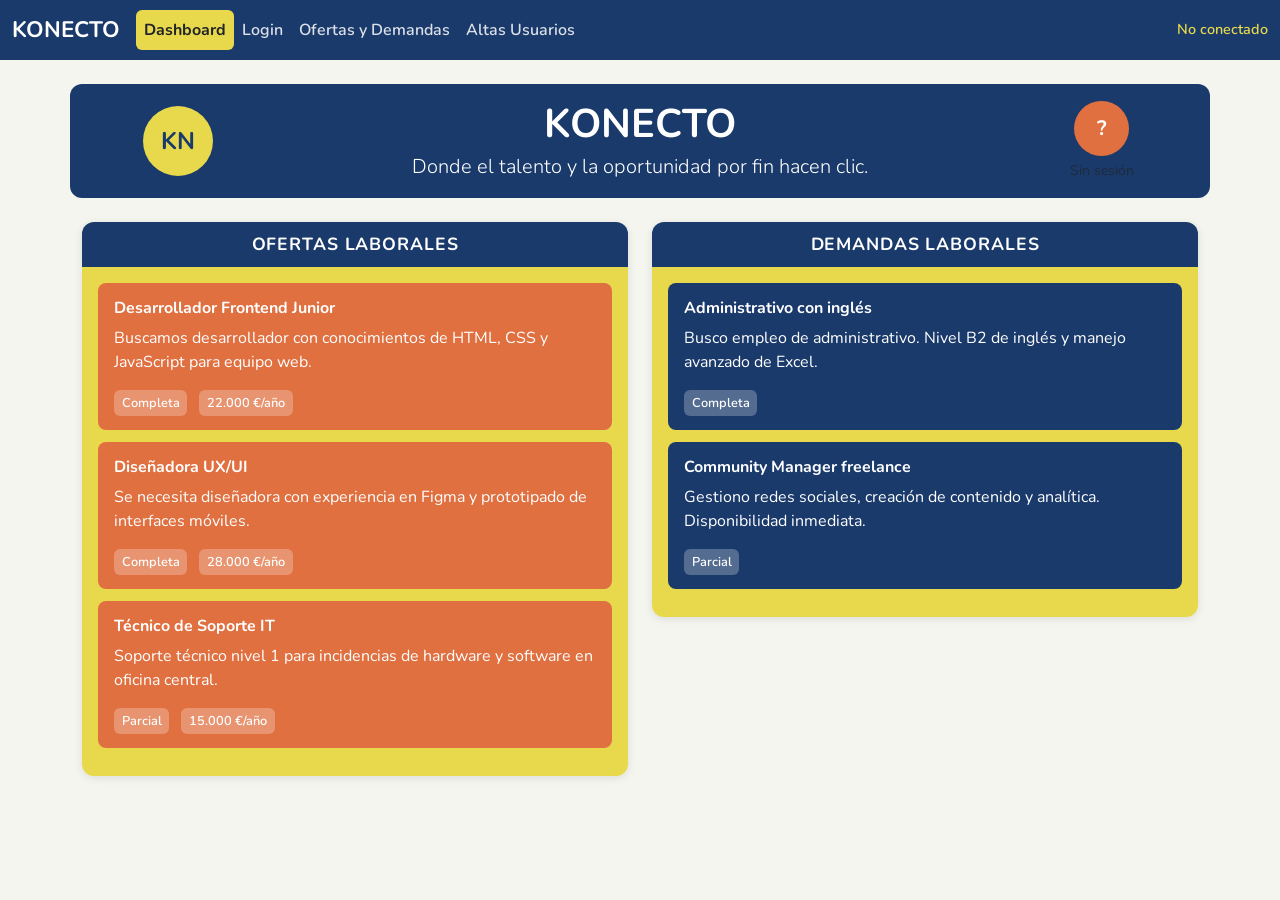
==== konecto/index.html @ b4aa0f22 "Add KONECTO frontend: dashboard, login, empleos y usuarios Co-Authored-By: Claude Sonnet 4.6 <norepl" ====
<!DOCTYPE html>
<html lang="es">
<head>
  <meta charset="UTF-8">
  <meta name="viewport" content="width=device-width, initial-scale=1.0">
  <title>KONECTO — Dashboard</title>
  <link rel="preconnect" href="https://fonts.googleapis.com">
  <link rel="preconnect" href="https://fonts.gstatic.com" crossorigin>
  <link href="https://fonts.googleapis.com/css2?family=Nunito:wght@400;600;700&display=swap" rel="stylesheet">
  <link href="https://cdn.jsdelivr.net/npm/bootstrap@5.3.3/dist/css/bootstrap.min.css" rel="stylesheet">
  <link rel="stylesheet" href="css/estilos.css">
</head>
<body>

  <nav class="navbar navbar-expand-lg navbar-dark">
    <div class="container-fluid">
      <a class="navbar-brand fw-bold" href="index.html">KONECTO</a>
      <button class="navbar-toggler" type="button"
              data-bs-toggle="collapse" data-bs-target="#navbarNav">
        <span class="navbar-toggler-icon"></span>
      </button>
      <div class="collapse navbar-collapse" id="navbarNav">
        <ul class="navbar-nav me-auto">
          <li class="nav-item">
            <a class="nav-link active" href="index.html">Dashboard</a>
          </li>
          <li class="nav-item">
            <a class="nav-link" href="login.html">Login</a>
          </li>
          <li class="nav-item">
            <a class="nav-link" href="empleos.html">Ofertas y Demandas</a>
          </li>
          <li class="nav-item">
            <a class="nav-link" href="usuarios.html">Altas Usuarios</a>
          </li>
        </ul>
        <span class="navbar-text" id="usuarioLogueado">No conectado</span>
      </div>
    </div>
  </nav>

  <main class="container mt-4">

    <section class="hero-section row align-items-center mb-4 p-3">
      <div class="col-md-2 text-center">
        <div class="logo-placeholder">KN</div>
      </div>
      <div class="col-md-8 text-center">
        <h1 class="mb-1">KONECTO</h1>
        <p class="lead mb-0">Donde el talento y la oportunidad por fin hacen clic.</p>
      </div>
      <div class="col-md-2 text-center">
        <div class="avatar-placeholder" id="avatarUsuario">?</div>
        <small class="d-block mt-1 text-muted" id="nombreUsuarioHero">Sin sesión</small>
      </div>
    </section>

    <div class="row g-4">
      <div class="col-md-6">
        <div class="columna-dashboard">
          <h2 class="columna-header">OFERTAS LABORALES</h2>
          <div class="columna-body" id="contenedorOfertas"></div>
        </div>
      </div>
      <div class="col-md-6">
        <div class="columna-dashboard">
          <h2 class="columna-header">DEMANDAS LABORALES</h2>
          <div class="columna-body" id="contenedorDemandas"></div>
        </div>
      </div>
    </div>

  </main>

  <script src="https://cdn.jsdelivr.net/npm/bootstrap@5.3.3/dist/js/bootstrap.bundle.min.js"></script>
  <script type="module" src="js/dashboard.js"></script>
</body>
</html>
---- konecto/css/estilos.css ----
/* --- VARIABLES CSS (Custom Properties) ---
   Definimos los colores en un solo sitio para poder cambiarlos
   fácilmente. Si mañana el cliente pide otro tono de azul,
   cambiamos UNA línea en vez de buscar por todo el archivo.
   
   :root es el elemento raíz del documento (<html>).
   Las variables se usan con: var(--nombre-variable) */
:root {
  --azul-marino: #1a3a6b;
  --amarillo:    #e8d84b;
  --naranja:     #e07040;
  --fondo-claro: #f5f5f0;
  --blanco:      #ffffff;
  --texto-oscuro: #212529;
}

/* --- RESET BÁSICO Y TIPOGRAFÍA ---
   Aplicamos Nunito a todo el body.
   ¿Por qué en el body y no en cada elemento?
   Porque la tipografía se HEREDA: todos los hijos del body
   la reciben automáticamente (salvo que la sobreescriban). */
body {
  font-family: 'Nunito', sans-serif;
  background-color: var(--fondo-claro);
  color: var(--texto-oscuro);
}

/* --- NAVBAR ---
   Sobreescribimos el fondo del navbar de Bootstrap.
   Bootstrap usa su propio color con "navbar-dark", pero
   nosotros queremos el azul marino exacto del mockup. */
.navbar {
  background-color: var(--azul-marino);
}

/* --- MARCA (KONECTO) en el navbar ---
   Le damos un tamaño mayor y el color blanco para que
   destaque como identidad de la app. */
.navbar-brand {
  font-size: 1.4rem;
  color: var(--blanco) !important;
  /* ¿Por qué !important aquí?
     Porque Bootstrap aplica sus propios colores al .navbar-brand
     con especificidad alta. El !important garantiza que nuestro
     blanco gane. Usamos !important con moderación, solo cuando
     necesitamos sobreescribir Bootstrap. */
}

/* --- ENLACES DEL NAVBAR (estado normal) ---
   Color blanco semitransparente para los tabs NO activos.
   Esto crea un contraste visual: el activo resalta, los demás
   están "apagados" pero legibles. */
.navbar-nav .nav-link {
  color: rgba(255, 255, 255, 0.85) !important;
  font-weight: 600;
  padding: 0.5rem 1rem;
  border-radius: 0.375rem;
  transition: background-color 0.2s, color 0.2s;
  /* transition: hace que el cambio de color sea suave (0.2 segundos)
     en vez de instantáneo. Pequeño detalle que mejora la UX. */
}

/* --- ENLACE ACTIVO (tab amarillo) ---
   El enlace con clase "active" recibe el fondo amarillo
   y texto oscuro para máximo contraste. */
.navbar-nav .nav-link.active {
  background-color: var(--amarillo);
  color: var(--texto-oscuro) !important;
  font-weight: 700;
}

/* --- HOVER en enlaces no activos ---
   Al pasar el ratón, aclaramos ligeramente el fondo
   para dar feedback visual al usuario. */
.navbar-nav .nav-link:not(.active):hover {
  background-color: rgba(255, 255, 255, 0.15);
  color: var(--blanco) !important;
}

/* --- TEXTO DEL USUARIO LOGUEADO (derecha del navbar) ---
   Estilo discreto pero legible. El amarillo lo conecta
   visualmente con la identidad de la app. */
#usuarioLogueado {
  color: var(--amarillo) !important;
  font-weight: 600;
  font-size: 0.9rem;
}

/* --- TÍTULOS PRINCIPALES ---
   Los h1 de cada página llevan el azul marino para
   mantener coherencia con el navbar. */
h1 {
  color: var(--azul-marino);
  font-weight: 700;
}


/* --- HERO / CABECERA DE BIENVENIDA ---
   Fondo azul marino con texto blanco.
   border-radius: esquinas redondeadas para un look más moderno.
   El padding (p-3 de Bootstrap) ya da espacio interior. */
.hero-section {
  background-color: var(--azul-marino);
  color: var(--blanco);
  border-radius: 0.75rem;
}

/* El h1 dentro del hero debe ser blanco, no azul marino.
   Sobreescribimos la regla general de h1 solo dentro del hero. */
.hero-section h1 {
  color: var(--blanco);
}

/* --- LOGO PLACEHOLDER ---
   Círculo con las iniciales de KONECTO.
   ¿Por qué un círculo? Es el estándar visual para avatares
   y logos en interfaces modernas (piensa en Gmail, Slack...).
   Lo creamos con: ancho = alto + border-radius 50%. */
.logo-placeholder {
  width: 70px;
  height: 70px;
  background-color: var(--amarillo);
  color: var(--azul-marino);
  border-radius: 50%;
  display: flex;
  align-items: center;
  justify-content: center;
  /* ¿Por qué flex + align/justify center?
     Es la forma más limpia de centrar contenido VERTICAL y
     HORIZONTALMENTE dentro de un contenedor. Antes se usaban
     hacks con line-height o transform. Flex lo resuelve en 3 líneas. */
  font-weight: 700;
  font-size: 1.5rem;
  margin: 0 auto;
  /* margin: 0 auto centra el elemento horizontalmente
     dentro de su columna (text-center del padre no basta
     para un bloque con ancho fijo). */
}

/* --- AVATAR PLACEHOLDER ---
   Similar al logo pero más pequeño y con colores invertidos. */
.avatar-placeholder {
  width: 55px;
  height: 55px;
  background-color: var(--naranja);
  color: var(--blanco);
  border-radius: 50%;
  display: flex;
  align-items: center;
  justify-content: center;
  font-weight: 700;
  font-size: 1.3rem;
  margin: 0 auto;
}

/* --- CONTENEDOR DE CADA COLUMNA (ofertas / demandas) ---
   overflow: hidden es un truco importante:
   Hace que el border-radius del contenedor padre "recorte"
   los hijos que se desbordan (como el header que va pegado
   al borde superior). Sin overflow:hidden, las esquinas del
   header serían cuadradas aunque el padre sea redondeado. */
.columna-dashboard {
  border-radius: 0.75rem;
  overflow: hidden;
  box-shadow: 0 2px 8px rgba(0, 0, 0, 0.1);
  /* box-shadow: sombra sutil que da sensación de elevación.
     Parámetros: desplazamiento-x, desplazamiento-y, difuminado, color. */
}

/* --- HEADER DE CADA COLUMNA ---
   Fondo azul marino, texto blanco, centrado.
   Cumple con el mockup: "OFERTAS LABORALES" / "DEMANDAS LABORALES". */
.columna-header {
  background-color: var(--azul-marino);
  color: var(--blanco);
  text-align: center;
  padding: 0.75rem 1rem;
  margin: 0;
  font-size: 1.1rem;
  font-weight: 700;
  letter-spacing: 0.05em;
  /* letter-spacing: separa ligeramente las letras.
     Da un efecto de "título destacado" / banner. */
}

/* --- CUERPO DE CADA COLUMNA (fondo amarillo) ---
   Aquí van las tarjetas dentro.
   min-height: evita que la columna colapse si no hay datos.
   padding: espacio entre el borde amarillo y las tarjetas. */
.columna-body {
  background-color: var(--amarillo);
  padding: 1rem;
  min-height: 200px;
}

/* --- TARJETAS DE OFERTA (fondo naranja) ---
   Cada tarjeta es un card con texto blanco sobre fondo naranja.
   mb-3 (margin-bottom) separa una tarjeta de la siguiente. */
.tarjeta-oferta {
  background-color: var(--naranja);
  color: var(--blanco);
  border: none;
  border-radius: 0.5rem;
  margin-bottom: 0.75rem;
}

/* --- TARJETAS DE DEMANDA (fondo azul marino) ---
   Mismo estilo que oferta pero con los colores del mockup. */
.tarjeta-demanda {
  background-color: var(--azul-marino);
  color: var(--blanco);
  border: none;
  border-radius: 0.5rem;
  margin-bottom: 0.75rem;
}

/* --- TÍTULO DENTRO DE LAS TARJETAS ---
   Sobreescribimos el color del h5 del card-title de Bootstrap
   para que sea blanco sobre los fondos oscuros. */
.tarjeta-oferta .card-title,
.tarjeta-demanda .card-title {
  color: var(--blanco);
  font-weight: 700;
  font-size: 1rem;
}

/* --- BADGES DE JORNADA Y SUELDO ---
   Pequeñas etiquetas dentro de las tarjetas.
   Usamos fondo semitransparente blanco para que se lean
   sin competir visualmente con el título. */
.badge-tarjeta {
  background-color: rgba(255, 255, 255, 0.25);
  color: var(--blanco);
  font-weight: 600;
  font-size: 0.8rem;
  padding: 0.3em 0.6em;
  border-radius: 0.375rem;
  margin-right: 0.5rem;
}


/* --- TARJETA EXTERIOR DEL LOGIN ---
   Borde azul marino grueso + esquinas redondeadas.
   overflow: hidden para que el header azul respete el border-radius
   (mismo truco que usamos en las columnas del dashboard). */
.login-card {
  border: 3px solid var(--azul-marino);
  border-radius: 1rem;
  overflow: hidden;
  box-shadow: 0 4px 12px rgba(0, 0, 0, 0.15);
}

/* --- HEADER AZUL DEL LOGIN ---
   Barra superior con el título "INICIAR SESIÓN".
   Mismo patrón visual que los headers de las columnas del dashboard:
   fondo azul, texto blanco, centrado. Coherencia visual. */
.login-header {
  background-color: var(--azul-marino);
  color: var(--blanco);
  text-align: center;
  padding: 1rem;
}

.login-header h2 {
  margin: 0;
  font-size: 1.2rem;
  font-weight: 700;
  letter-spacing: 0.05em;
  color: var(--blanco);
}

/* --- CUERPO DEL LOGIN (fondo amarillo) ---
   Contiene el bloque azul de campos + el botón + zona de mensajes. */
.login-body {
  background-color: var(--amarillo);
  padding: 1.5rem;
}

/* --- BLOQUE AZUL INTERIOR (contiene los inputs) ---
   Según el mockup, los campos email y contraseña van dentro
   de un rectángulo azul marino con esquinas redondeadas.
   El texto (labels) es blanco sobre fondo azul. */
.login-campos {
  background-color: var(--azul-marino);
  border-radius: 0.75rem;
  padding: 1.25rem;
}

/* Labels dentro del bloque azul → color blanco para legibilidad */
.login-campos .form-label {
  color: var(--blanco);
  font-weight: 600;
  font-size: 0.9rem;
}

/* --- BOTÓN DE LOGIN ---
   Estilo personalizado en vez de usar btn-primary de Bootstrap.
   ¿Por qué? Porque queremos el azul marino exacto del mockup,
   no el azul genérico de Bootstrap (#0d6efd).
   
   cursor: pointer → cambia el cursor a "manita" al pasar por encima.
   Los <button> ya lo tienen por defecto, pero es buena práctica
   explicitarlo en clases personalizadas. */
.btn-login {
  background-color: var(--azul-marino);
  color: var(--blanco);
  border: none;
  border-radius: 2rem;
  /* border-radius grande (2rem) → crea el efecto "píldora" / "capsule"
     que se ve en el mockup. Un valor mayor que la mitad de la altura
     del botón produce esquinas completamente redondas. */
  padding: 0.65rem 1.5rem;
  font-weight: 700;
  font-size: 1rem;
  letter-spacing: 0.03em;
  cursor: pointer;
  width: 100%;
  transition: background-color 0.2s, transform 0.1s;
}

/* Hover: oscurecemos ligeramente el fondo para dar feedback visual. */
.btn-login:hover {
  background-color: #142e55;
  /* #142e55 es un azul marino más oscuro que #1a3a6b.
     No usamos la variable porque es un tono derivado,
     no un color de la paleta principal. */
}

/* Active (al hacer clic): leve reducción de tamaño → efecto "presión".
   transform: scale(0.98) encoge al 98%. Sutil pero perceptible. */
.btn-login:active {
  transform: scale(0.98);
}


/* --- FORMULARIO DE ALTA (contenedor exterior) ---
   Misma estructura visual que el login: card con header + body.
   Reutilizamos el patrón para coherencia visual. */
.form-empleos {
  border-radius: 0.75rem;
  overflow: hidden;
  box-shadow: 0 2px 8px rgba(0, 0, 0, 0.1);
}

.form-empleos-header {
  background-color: var(--azul-marino);
  color: var(--blanco);
  text-align: center;
  padding: 0.75rem 1rem;
}

.form-empleos-header h2 {
  margin: 0;
  font-size: 1.1rem;
  font-weight: 700;
  letter-spacing: 0.05em;
  color: var(--blanco);
}

/* El body del formulario tiene fondo azul marino (según mockup:
   "formulario de alta fondo azul, campos blancos"). */
.form-empleos-body {
  background-color: var(--azul-marino);
  padding: 1.25rem;
}

/* Labels dentro del formulario azul → blanco */
.form-empleos-body .form-label {
  color: var(--blanco);
  font-weight: 600;
  font-size: 0.9rem;
}

/* --- BOTÓN DAR DE ALTA ---
   Estilo amarillo para contrastar con el fondo azul del formulario.
   Mismo efecto píldora que el botón de login. */
.btn-alta {
  background-color: var(--amarillo);
  color: var(--texto-oscuro);
  border: none;
  border-radius: 2rem;
  padding: 0.6rem 1.5rem;
  font-weight: 700;
  font-size: 0.95rem;
  cursor: pointer;
  width: 100%;
  transition: background-color 0.2s, transform 0.1s;
}

.btn-alta:hover {
  background-color: #d4c540;
  /* Amarillo ligeramente más oscuro para hover */
}

.btn-alta:active {
  transform: scale(0.98);
}

/* --- CONTENEDOR DE CADA TABLA (ofertas / demandas) ---
   Reutilizamos el patrón visual de las columnas del dashboard:
   header azul + body amarillo. Coherencia en toda la app. */
.tabla-empleos-wrapper {
  border-radius: 0.75rem;
  overflow: hidden;
  box-shadow: 0 2px 8px rgba(0, 0, 0, 0.1);
}

.tabla-empleos-header {
  background-color: var(--azul-marino);
  color: var(--blanco);
  text-align: center;
  padding: 0.6rem 1rem;
  font-weight: 700;
  font-size: 1rem;
  letter-spacing: 0.05em;
}

.tabla-empleos-body {
  background-color: var(--amarillo);
  padding: 0.75rem;
}

/* --- TABLA DENTRO DEL BODY AMARILLO ---
   Bootstrap ya estiliza las tablas con "table".
   Añadimos fondo blanco a las celdas para legibilidad
   sobre el fondo amarillo. */
.tabla-empleos-body .table {
  margin-bottom: 0;
  /* Eliminamos el margin-bottom por defecto de Bootstrap
     para que la tabla no deje un hueco dentro del body amarillo. */
}

.tabla-empleos-body .table thead th {
  background-color: var(--azul-marino);
  color: var(--blanco);
  font-weight: 600;
  font-size: 0.85rem;
  text-align: center;
  border: none;
  padding: 0.5rem 0.4rem;
}

.tabla-empleos-body .table tbody td {
  background-color: var(--blanco);
  font-size: 0.85rem;
  vertical-align: middle;
  text-align: center;
  padding: 0.5rem 0.4rem;
}

/* --- BOTONES DE ACCIÓN EN LA TABLA --- */
.btn-eliminar {
  background-color: #dc3545;
  /* Rojo Bootstrap (danger). No definimos variable porque no es
     un color de la paleta KONECTO, es un estándar de "peligro". */
  color: var(--blanco);
  border: none;
  border-radius: 0.375rem;
  padding: 0.25rem 0.5rem;
  font-size: 0.75rem;
  font-weight: 600;
  cursor: pointer;
  transition: opacity 0.2s;
}

.btn-eliminar:hover {
  opacity: 0.85;
}

/* --- MENSAJE "No hay ofertas/demandas" ---
   Texto centrado cuando una tabla está vacía. */
.tabla-vacia {
  text-align: center;
  padding: 1rem;
  font-weight: 600;
  color: var(--texto-oscuro);
}
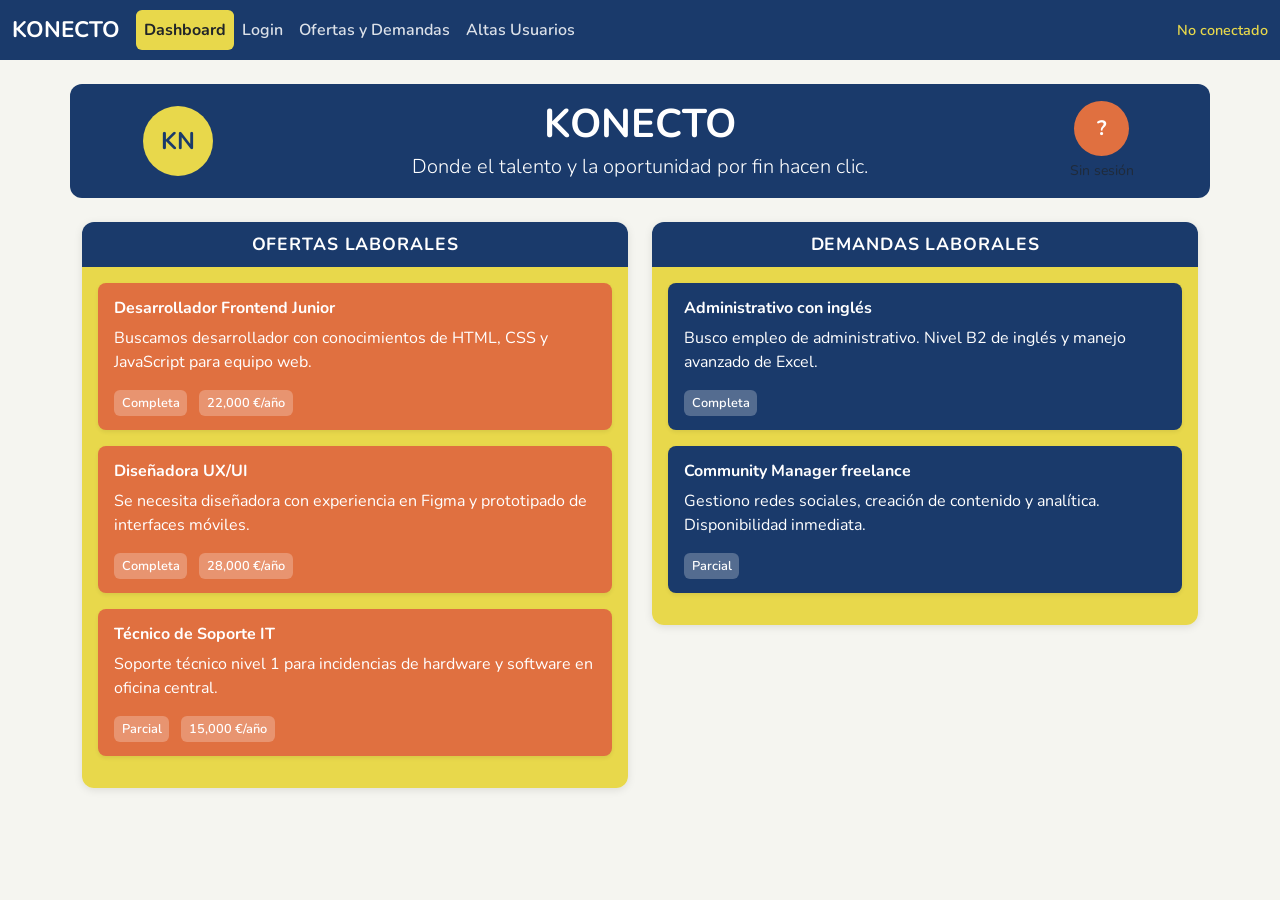
==== commit 7e15f86c: "arreglos de errores" ====
--- a/konecto/index.html
+++ b/konecto/index.html
@@ -15,32 +15,25 @@
   <nav class="navbar navbar-expand-lg navbar-dark">
     <div class="container-fluid">
       <a class="navbar-brand fw-bold" href="index.html">KONECTO</a>
-      <button class="navbar-toggler" type="button"
-              data-bs-toggle="collapse" data-bs-target="#navbarNav">
+      <button class="navbar-toggler" type="button" data-bs-toggle="collapse" data-bs-target="#navbarNav">
         <span class="navbar-toggler-icon"></span>
       </button>
       <div class="collapse navbar-collapse" id="navbarNav">
         <ul class="navbar-nav me-auto">
-          <li class="nav-item">
-            <a class="nav-link active" href="index.html">Dashboard</a>
-          </li>
-          <li class="nav-item">
-            <a class="nav-link" href="login.html">Login</a>
-          </li>
-          <li class="nav-item">
-            <a class="nav-link" href="empleos.html">Ofertas y Demandas</a>
-          </li>
-          <li class="nav-item">
-            <a class="nav-link" href="usuarios.html">Altas Usuarios</a>
-          </li>
+          <li class="nav-item"><a class="nav-link active" href="index.html">Dashboard</a></li>
+          <li class="nav-item"><a class="nav-link" href="login.html">Login</a></li>
+          <li class="nav-item"><a class="nav-link" href="empleos.html">Ofertas y Demandas</a></li>
+          <li class="nav-item"><a class="nav-link" href="usuarios.html">Altas Usuarios</a></li>
         </ul>
-        <span class="navbar-text" id="usuarioLogueado">No conectado</span>
+        <span class="navbar-text">
+          <span id="usuarioLogueado">No conectado</span>
+          <a href="#" id="btnCerrarSesion" class="ms-2 text-warning fw-bold text-decoration-none d-none">(Salir)</a>
+        </span>
       </div>
     </div>
   </nav>
 
   <main class="container mt-4">
-
     <section class="hero-section row align-items-center mb-4 p-3">
       <div class="col-md-2 text-center">
         <div class="logo-placeholder">KN</div>
@@ -69,10 +62,9 @@
         </div>
       </div>
     </div>
-
   </main>
 
   <script src="https://cdn.jsdelivr.net/npm/bootstrap@5.3.3/dist/js/bootstrap.bundle.min.js"></script>
   <script type="module" src="js/dashboard.js"></script>
 </body>
-</html>
+</html>
--- a/konecto/css/estilos.css
+++ b/konecto/css/estilos.css
@@ -476,3 +476,7 @@
   font-weight: 600;
   color: var(--texto-oscuro);
 }
+
+.avatar-placeholder {
+    transition: all 0.3s ease;
+}
